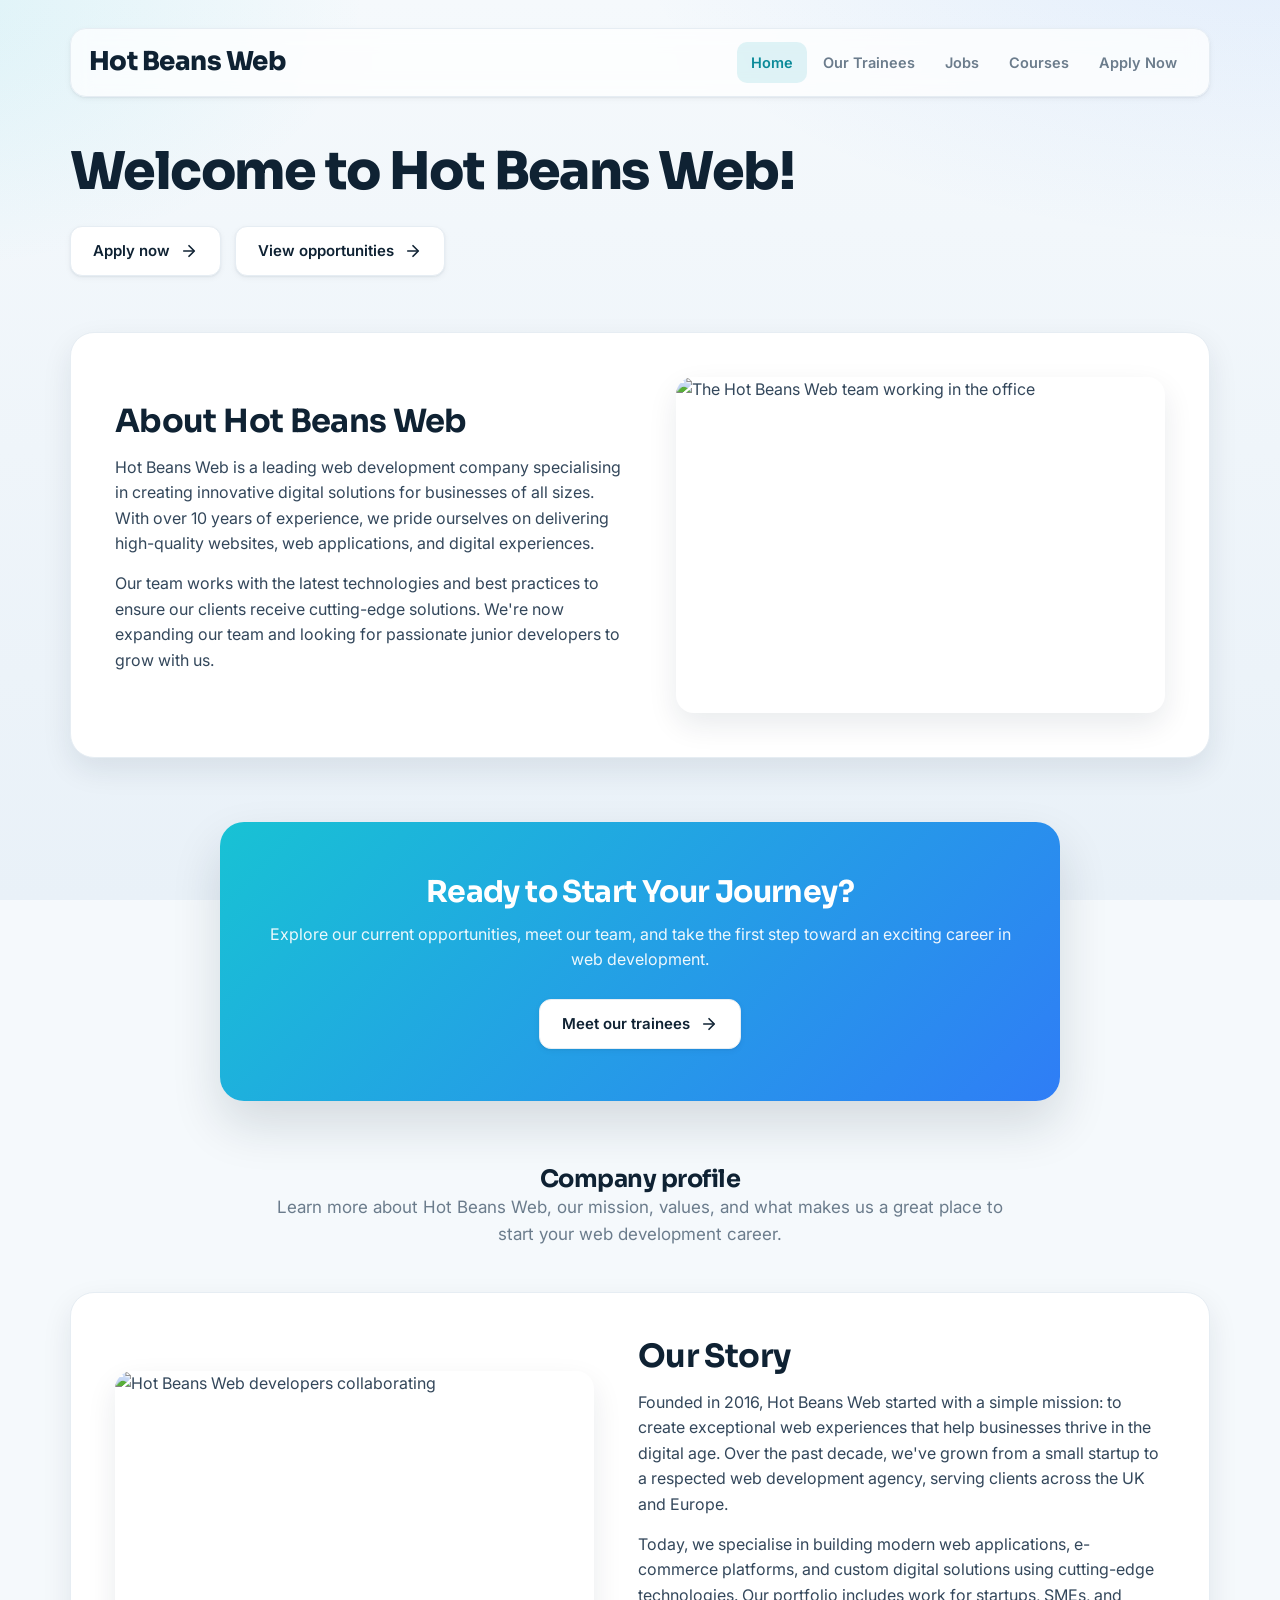
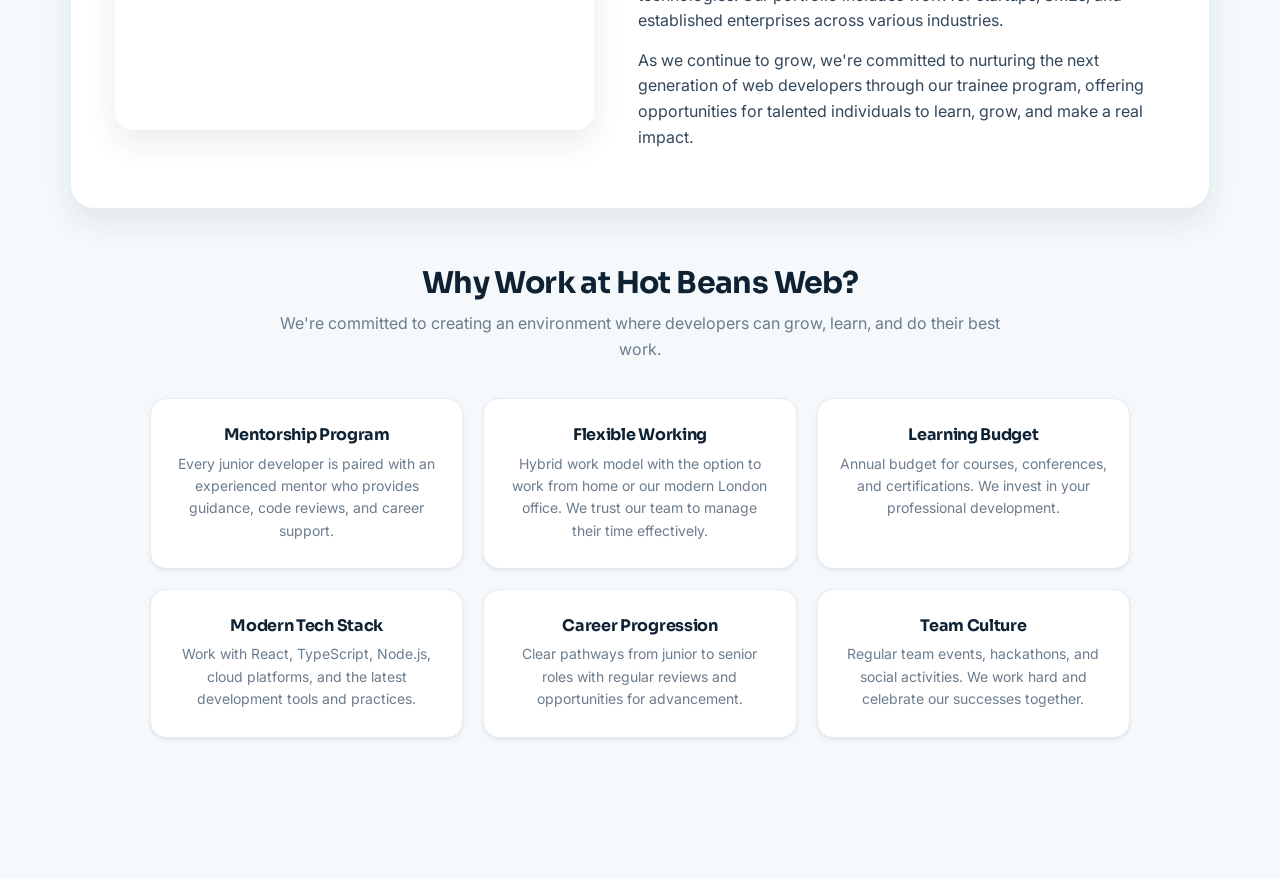
==== index.html @ c347a07c "Initial commit" ====
<!DOCTYPE html>
<html lang="en">
<head>
  <meta charset="UTF-8">
  <meta name="viewport" content="width=device-width, initial-scale=1.0">
  <title>Hot Beans Web - Home</title>
  <link rel="stylesheet" href="css/style.css">
</head>
<body>
  <div class="frame">
    <div class="wrap">

      <div id="site-header"></div>

      <p class="welcome">Welcome to Hot Beans Web!</p>

      <div class="btn-row">
        <!-- Internal link: goes straight to the application page -->
        <a class="btn btn--light" href="apply.html">Apply now</a>
        <!-- Internal link: goes to the jobs / opportunities page -->
        <a class="btn btn--light" href="jobs.html">View opportunities</a>
      </div>

      <section class="about">
        <div class="about-text">
          <h2>About Hot Beans Web</h2>
          <p>Hot Beans Web is a leading web development company specialising in creating innovative digital solutions for businesses of all sizes. With over 10 years of experience, we pride ourselves on delivering high-quality websites, web applications, and digital experiences.</p>
          <p>Our team works with the latest technologies and best practices to ensure our clients receive cutting-edge solutions. We're now expanding our team and looking for passionate junior developers to grow with us.</p>
        </div>
        <img class="about-img" src="https://www.be-different.co.uk/wp-content/uploads/2019/02/ppc-agency-oxford-office.jpg" alt="The Hot Beans Web team working in the office">
      </section>

      <section class="cta-center">
        <h2>Ready to Start Your Journey?</h2>
        <p>Explore our current opportunities, meet our team, and take the first step toward an exciting career in web development.</p>
        <a class="btn btn--light" href="trainees.html">Meet our trainees</a>
      </section>

      <div class="page-intro" id="company">
        <h2>Company profile</h2>
        <p>Learn more about Hot Beans Web, our mission, values, and what makes us a great place to start your web development career.</p>
      </div>

      <section class="story-grid">
        <img class="story-img" src="https://www.braincue.in/wp-content/uploads/2021/03/Braincue_technolabs__.jpg" alt="Hot Beans Web developers collaborating">
        <div class="story-text">
          <h2>Our Story</h2>
          <p>Founded in 2016, Hot Beans Web started with a simple mission: to create exceptional web experiences that help businesses thrive in the digital age. Over the past decade, we've grown from a small startup to a respected web development agency, serving clients across the UK and Europe.</p>
          <p>Today, we specialise in building modern web applications, e-commerce platforms, and custom digital solutions using cutting-edge technologies. Our portfolio includes work for startups, SMEs, and established enterprises across various industries.</p>
          <p>As we continue to grow, we're committed to nurturing the next generation of web developers through our trainee program, offering opportunities for talented individuals to learn, grow, and make a real impact.</p>
        </div>
      </section>

      <div class="why">
        <h2>Why Work at Hot Beans Web?</h2>
        <p>We're committed to creating an environment where developers can grow, learn, and do their best work.</p>
      </div>

      <section class="perks-grid">
        <div class="perk">
          <h3>Mentorship Program</h3>
          <p>Every junior developer is paired with an experienced mentor who provides guidance, code reviews, and career support.</p>
        </div>
        <div class="perk">
          <h3>Flexible Working</h3>
          <p>Hybrid work model with the option to work from home or our modern London office. We trust our team to manage their time effectively.</p>
        </div>
        <div class="perk">
          <h3>Learning Budget</h3>
          <p>Annual budget for courses, conferences, and certifications. We invest in your professional development.</p>
        </div>
        <div class="perk">
          <h3>Modern Tech Stack</h3>
          <p>Work with React, TypeScript, Node.js, cloud platforms, and the latest development tools and practices.</p>
        </div>
        <div class="perk">
          <h3>Career Progression</h3>
          <p>Clear pathways from junior to senior roles with regular reviews and opportunities for advancement.</p>
        </div>
        <div class="perk">
          <h3>Team Culture</h3>
          <p>Regular team events, hackathons, and social activities. We work hard and celebrate our successes together.</p>
        </div>
      </section>

    </div>
  </div>
  <script src="js/header.js"></script>
  <script src="js/script.js"></script>
</body>
</html>
---- css/style.css ----
@import url('https://fonts.googleapis.com/css2?family=Inter:wght@400;500;600;700&family=Sora:wght@600;700;800&display=swap');

/* Hot Beans Web - professional polish (structure preserved) */

:root {
  --ink: #0f2233;
  --body: #33475b;
  --muted: #6b7c8c;
  --line: #e6edf3;
  --surface: #ffffff;
  --bg-1: #f5f9fc;
  --bg-2: #e9f1f8;
  --brand: #0ea5b7;
  --brand-strong: #0b8a99;
  --accent: #2f7df6;
  --grad: linear-gradient(135deg, #18c2d4 0%, #2f7df6 100%);
  --grad-soft: linear-gradient(135deg, rgba(24, 194, 212, 0.12), rgba(47, 125, 246, 0.12));
  --job: linear-gradient(160deg, #2073d6 0%, #1657a6 100%);
  --radius: 18px;
  --shadow-sm: 0 1px 2px rgba(15, 34, 51, 0.06), 0 2px 6px rgba(15, 34, 51, 0.05);
  --shadow: 0 12px 30px rgba(15, 34, 51, 0.09);
  --shadow-lg: 0 24px 50px rgba(15, 34, 51, 0.14);
}

* { margin: 0; padding: 0; box-sizing: border-box; }

html { scroll-behavior: smooth; }

body {
  font-family: 'Inter', -apple-system, BlinkMacSystemFont, 'Segoe UI', Roboto, Helvetica, Arial, sans-serif;
  color: var(--body);
  background: var(--bg-1);
  line-height: 1.6;
  -webkit-font-smoothing: antialiased;
  text-rendering: optimizeLegibility;
}

h1, h2, h3 {
  font-family: 'Sora', 'Inter', sans-serif;
  color: var(--ink);
  line-height: 1.2;
  letter-spacing: -0.02em;
}

.frame {
  min-height: 100vh;
  background:
    radial-gradient(1100px 560px at 100% -10%, rgba(47, 125, 246, 0.10), transparent 60%),
    radial-gradient(900px 500px at -10% 0%, rgba(24, 194, 212, 0.12), transparent 55%),
    linear-gradient(180deg, var(--bg-1) 0%, var(--bg-2) 100%);
  background-attachment: fixed;
  padding: 28px 24px 84px;
}
.wrap { max-width: 1140px; margin: 0 auto; }

/* ---------- Header / nav ---------- */
.site-header {
  display: flex;
  align-items: center;
  justify-content: space-between;
  gap: 20px;
  flex-wrap: wrap;
  margin-bottom: 48px;
  padding: 13px 18px;
  background: rgba(255, 255, 255, 0.72);
  border: 1px solid var(--line);
  border-radius: 16px;
  box-shadow: var(--shadow-sm);
  -webkit-backdrop-filter: blur(10px);
  backdrop-filter: blur(10px);
  position: sticky;
  top: 16px;
  z-index: 50;
}
.brand {
  font-family: 'Sora', 'Inter', sans-serif;
  font-weight: 800;
  letter-spacing: -0.02em;
  color: var(--ink);
}
.brand--xl { font-size: clamp(20px, 2.4vw, 26px); line-height: 1.1; }
.brand--sm { font-size: 22px; }

.main-nav {
  display: flex;
  align-items: center;
  gap: 2px;
  flex-wrap: wrap;
  list-style: none;
}
.nav-tab {
  display: inline-flex;
  align-items: center;
  text-align: center;
  padding: 9px 14px;
  border-radius: 10px;
  color: var(--muted);
  text-decoration: none;
  font-size: 14.5px;
  font-weight: 600;
  white-space: nowrap;
  transition: background 0.18s ease, color 0.18s ease;
}
.nav-tab:hover { background: #eef3f8; color: var(--ink); }
.nav-tab.active { background: rgba(14, 165, 183, 0.12); color: var(--brand-strong); }

.nav-toggle {
  display: none;
  align-items: center;
  gap: 8px;
  padding: 9px 15px;
  font: inherit;
  font-weight: 600;
  background: #fff;
  border: 1px solid var(--line);
  border-radius: 10px;
  box-shadow: var(--shadow-sm);
  color: var(--ink);
  cursor: pointer;
}
.nav-toggle:hover { background: #f8fafc; }
.nav-toggle[aria-expanded="true"] { background: var(--brand); border-color: var(--brand); color: #fff; }

/* ---------- Buttons ---------- */
.btn {
  display: inline-flex;
  align-items: center;
  gap: 10px;
  padding: 12px 22px;
  font-weight: 600;
  font-size: 15px;
  letter-spacing: 0;
  text-transform: none;
  text-decoration: none;
  border: 1px solid transparent;
  border-radius: 12px;
  cursor: pointer;
  transition: transform 0.18s ease, box-shadow 0.18s ease, background 0.18s ease, border-color 0.18s ease;
}
.btn::after {
  content: "";
  width: 18px; height: 18px;
  flex: none;
  background: no-repeat center/contain url("data:image/svg+xml,%3Csvg xmlns='http://www.w3.org/2000/svg' viewBox='0 0 24 24' fill='none' stroke='%230f2233' stroke-width='2.2' stroke-linecap='round' stroke-linejoin='round'%3E%3Cpath d='M5 12h13'/%3E%3Cpath d='M12 5l7 7-7 7'/%3E%3C/svg%3E");
  transition: transform 0.18s ease;
}
.btn:hover::after { transform: translateX(3px); }
.btn--light {
  background: #fff;
  color: var(--ink);
  border-color: var(--line);
  box-shadow: var(--shadow-sm);
}
.btn--light:hover { border-color: #cdd9e3; transform: translateY(-1px); box-shadow: var(--shadow); }
.btn--cyan {
  background: var(--grad);
  color: #fff;
  box-shadow: 0 10px 22px rgba(47, 125, 246, 0.28);
}
.btn--cyan:hover { transform: translateY(-1px); box-shadow: 0 14px 28px rgba(47, 125, 246, 0.36); filter: brightness(1.03); }
.btn--cyan::after {
  background-image: url("data:image/svg+xml,%3Csvg xmlns='http://www.w3.org/2000/svg' viewBox='0 0 24 24' fill='none' stroke='%23ffffff' stroke-width='2.2' stroke-linecap='round' stroke-linejoin='round'%3E%3Cpath d='M5 12h13'/%3E%3Cpath d='M12 5l7 7-7 7'/%3E%3C/svg%3E");
}

.text-link {
  display: inline-flex;
  align-items: center;
  gap: 8px;
  font-family: 'Sora', 'Inter', sans-serif;
  font-size: 18px;
  font-weight: 600;
  color: var(--brand-strong);
  text-decoration: none;
}
.text-link:hover { color: var(--accent); }

/* ---------- Home: welcome + about ---------- */
.welcome {
  font-family: 'Sora', 'Inter', sans-serif;
  font-size: clamp(32px, 5vw, 52px);
  font-weight: 800;
  color: var(--ink);
  letter-spacing: -0.03em;
  line-height: 1.05;
  text-transform: none;
  margin: 8px 0 26px;
  max-width: 760px;
}
.btn-row { display: flex; gap: 14px; flex-wrap: wrap; margin-bottom: 56px; }

.about {
  display: grid;
  grid-template-columns: 1.05fr 1fr;
  gap: 48px;
  align-items: center;
  margin-bottom: 64px;
  background: var(--surface);
  border: 1px solid var(--line);
  border-radius: 24px;
  padding: 44px;
  box-shadow: var(--shadow);
}
.about h2 { font-size: clamp(24px, 3vw, 32px); margin-bottom: 14px; }
.about p { font-size: 16px; color: var(--body); margin-bottom: 14px; max-width: 540px; }
.about-img {
  width: 100%;
  border: none;
  border-radius: 18px;
  display: block;
  aspect-ratio: 16 / 11;
  object-fit: cover;
  box-shadow: var(--shadow);
}

.cta-center {
  text-align: center;
  max-width: 840px;
  margin: 0 auto 64px;
  background: var(--grad);
  border-radius: 24px;
  padding: 52px 40px;
  box-shadow: var(--shadow-lg);
}
.cta-center h2 { color: #fff; font-size: clamp(22px, 3vw, 30px); margin-bottom: 12px; }
.cta-center p { color: rgba(255, 255, 255, 0.92); margin-bottom: 26px; font-size: 16px; }
.cta-center .btn { margin: 0 auto; }

/* ---------- Home: company profile (folded in) ---------- */
.company {
  display: grid;
  grid-template-columns: 0.9fr 1fr 1.2fr;
  gap: 36px;
  align-items: center;
  margin-bottom: 64px;
  background: var(--surface);
  border: 1px solid var(--line);
  border-radius: 24px;
  padding: 40px;
  box-shadow: var(--shadow);
}
.company-intro h2 { font-size: clamp(22px, 2.6vw, 28px); margin-bottom: 12px; }
.company-intro p { font-size: 15px; color: var(--muted); }
.company-img { width: 100%; display: block; border-radius: 16px; aspect-ratio: 4 / 3; object-fit: cover; box-shadow: var(--shadow); }
.company-story h3 { font-size: 20px; margin-bottom: 10px; }
.company-story p { font-size: 14.5px; color: var(--body); margin-bottom: 12px; }

/* ---------- Company profile page (story) ---------- */
.page-intro { text-align: center; max-width: 760px; margin: 0 auto 44px; }
.page-intro h1 { font-size: clamp(30px, 4vw, 42px); margin-bottom: 12px; }
.page-intro p { font-size: 17px; color: var(--muted); }

.story-grid {
  display: grid;
  grid-template-columns: 1fr 1.1fr;
  gap: 44px;
  align-items: center;
  margin-bottom: 56px;
  background: var(--surface);
  border: 1px solid var(--line);
  border-radius: 24px;
  padding: 44px;
  box-shadow: var(--shadow);
}
.story-img { width: 100%; display: block; border-radius: 18px; aspect-ratio: 4 / 3; object-fit: cover; box-shadow: var(--shadow); }
.story-text h2 { font-size: clamp(24px, 3vw, 32px); margin-bottom: 14px; }
.story-text p { font-size: 16px; color: var(--body); margin-bottom: 14px; }

.why { text-align: center; max-width: 720px; margin: 0 auto 36px; }
.why h2 { font-size: clamp(24px, 3vw, 30px); margin-bottom: 10px; }
.why p { font-size: 16px; color: var(--muted); }

.perks-grid {
  display: grid;
  grid-template-columns: repeat(3, 1fr);
  gap: 20px;
  max-width: 980px;
  margin: 0 auto 56px;
}
.perk {
  background: var(--surface);
  border: 1px solid var(--line);
  border-radius: 16px;
  padding: 26px 22px;
  text-align: center;
  box-shadow: var(--shadow-sm);
  transition: transform 0.18s ease, box-shadow 0.18s ease;
}
.perk:hover { transform: translateY(-3px); box-shadow: var(--shadow); }
.perk h3 { font-size: 16px; margin-bottom: 8px; }
.perk p { font-size: 14px; color: var(--muted); }

.home-apply { text-align: center; margin-top: 8px; }
.home-apply .btn { margin: 0 auto; }

/* ---------- Trainees ---------- */
.trainees-grid {
  display: grid;
  grid-template-columns: repeat(3, 1fr);
  gap: 28px;
  margin: 36px 0 56px;
}
.trainee {
  background: var(--surface);
  border: 1px solid var(--line);
  border-radius: 18px;
  padding: 30px 24px;
  text-align: center;
  box-shadow: var(--shadow-sm);
  transition: transform 0.18s ease, box-shadow 0.18s ease;
}
.trainee:hover { transform: translateY(-3px); box-shadow: var(--shadow); }
.trainee img {
  width: 100%;
  height: 240px;
  object-fit: cover;
  display: block;
  margin: 0 auto 18px;
  border-radius: 14px;
  box-shadow: var(--shadow-sm);
}
.trainee h3 { font-size: 18px; margin-bottom: 8px; }
.trainee p { font-size: 14px; font-weight: 400; color: var(--muted); margin-bottom: 10px; }
.trainee .skills { font-size: 13.5px; color: var(--body); }
.trainee .skills strong { color: var(--ink); }

.next {
  text-align: center;
  max-width: 820px;
  margin: 0 auto 40px;
  background: var(--surface);
  border: 1px solid var(--line);
  border-radius: 20px;
  padding: 34px;
  box-shadow: var(--shadow-sm);
}
.next h2 { font-size: 22px; margin-bottom: 10px; }
.next p { font-size: 16px; color: var(--muted); }

/* ---------- Jobs (refined blue columns) ---------- */
.jobs-grid {
  display: grid;
  grid-template-columns: repeat(3, 1fr);
  gap: 26px;
  margin-top: 36px;
}
.job {
  background: var(--job);
  color: #ffffff;
  border-radius: 18px;
  padding: 30px 26px;
  text-align: center;
  box-shadow: var(--shadow);
  transition: transform 0.18s ease, box-shadow 0.18s ease;
}
.job:hover { transform: translateY(-4px); box-shadow: var(--shadow-lg); }
.job h2 { color: #ffffff; font-size: 21px; margin-bottom: 12px; }
.job > p { color: rgba(255, 255, 255, 0.88); font-size: 14.5px; margin-bottom: 18px; }
.job h3 {
  color: rgba(255, 255, 255, 0.78);
  font-size: 12px;
  letter-spacing: 0.1em;
  text-transform: uppercase;
  margin: 20px 0 12px;
  padding-top: 16px;
  border-top: 1px solid rgba(255, 255, 255, 0.2);
}
.job ul { list-style: none; }
.job li {
  position: relative;
  padding-left: 22px;
  text-align: left;
  color: rgba(255, 255, 255, 0.95);
  font-size: 13.5px;
  margin-bottom: 9px;
  line-height: 1.5;
}
.job li::before {
  content: "";
  position: absolute;
  left: 2px;
  top: 7px;
  width: 7px;
  height: 7px;
  border-radius: 50%;
  background: rgba(255, 255, 255, 0.9);
}

/* ---------- Apply ---------- */
.apply-wrap {
  text-align: center;
  max-width: 680px;
  margin: 30px auto 36px;
  background: var(--surface);
  border: 1px solid var(--line);
  border-radius: 24px;
  padding: 48px 40px;
  box-shadow: var(--shadow);
}
.apply-wrap h2 { font-size: 26px; margin-bottom: 12px; }
.apply-wrap p { font-size: 16px; color: var(--muted); max-width: 520px; margin: 0 auto 28px; }
.apply-wrap .btn { margin: 0 auto; }

.courses-cta { text-align: center; max-width: 680px; margin: 0 auto 24px; background: var(--grad-soft); border: 1px solid var(--line); border-radius: 18px; padding: 30px; }
.courses-cta h2 { font-size: 22px; margin-bottom: 16px; }
.courses-cta a {
  display: inline-flex;
  align-items: center;
  gap: 8px;
  background: #fff;
  border: 1px solid var(--line);
  border-radius: 10px;
  padding: 10px 22px;
  color: var(--brand-strong);
  font-weight: 600;
  text-decoration: none;
  box-shadow: var(--shadow-sm);
  transition: transform 0.18s ease, box-shadow 0.18s ease, color 0.18s ease;
}
.courses-cta a:hover { color: var(--accent); transform: translateY(-1px); box-shadow: var(--shadow); }

/* ---------- Courses ---------- */
.courses-title { font-size: clamp(28px, 4vw, 40px); margin: 6px 0 32px; text-align: center; }
.courses-list {
  display: flex;
  flex-direction: column;
  gap: 28px;
  max-width: 760px;
  margin: 0 auto;
}
.course-item {
  background: var(--surface);
  border: 1px solid var(--line);
  border-radius: var(--radius);
  overflow: hidden;
  box-shadow: var(--shadow-sm);
  transition: transform 0.18s ease, box-shadow 0.18s ease;
}
.course-item:hover { transform: translateY(-4px); box-shadow: var(--shadow); }

/* Logo banner (image area) */
.course-banner {
  display: flex;
  align-items: center;
  justify-content: center;
  min-height: 200px;
  padding: 36px 24px;
}
.course-info {
  padding: 26px 24px 30px;
  text-align: center;
  display: flex;
  flex-direction: column;
  align-items: center;
}
.course-info h3 { font-size: 20px; line-height: 1.3; margin-bottom: 10px; }
.course-info .level {
  display: inline-block;
  font-size: 12px;
  font-weight: 600;
  color: var(--brand-strong);
  background: rgba(14, 165, 183, 0.12);
  border-radius: 999px;
  padding: 4px 12px;
  margin-bottom: 14px;
}
.course-info p { font-size: 15px; color: var(--muted); margin-bottom: 18px; max-width: 520px; }
.course-info a {
  display: inline-flex;
  align-items: center;
  gap: 6px;
  color: var(--ink);
  font-weight: 600;
  text-decoration: none;
  transition: color 0.18s ease;
}
.course-info a:hover { color: var(--brand-strong); }

/* Brand logo banners */
.logo {
  font-family: 'Sora', 'Inter', sans-serif;
  font-weight: 800;
  letter-spacing: -0.01em;
}
.course-banner--fcc { background: #0a0a23; }
.logo--fcc {
  font-family: 'Courier New', monospace;
  font-size: clamp(26px, 5vw, 40px);
  font-weight: 700;
  color: #fff;
}
.logo--fcc .logo-flame { margin-left: 4px; }

.course-banner--odin { background: #ffffff; border-bottom: 1px solid var(--line); }
.logo--odin {
  font-family: 'Trebuchet MS', 'Sora', sans-serif;
  font-size: clamp(26px, 5vw, 42px);
  font-weight: 700;
  letter-spacing: 0.04em;
  text-transform: uppercase;
  color: #cf9b53;
}

.course-banner--mdn { background: #1b1b1b; }
.logo--mdn {
  font-family: 'Inter', sans-serif;
  font-size: clamp(26px, 5vw, 40px);
  font-weight: 700;
  color: #fff;
  display: inline-flex;
  align-items: baseline;
  gap: 8px;
}
.logo--mdn .logo-m { color: #4d96ff; letter-spacing: -2px; }

.course-banner--codecademy { background: #13294b; }
.logo--codecademy {
  font-family: 'Inter', sans-serif;
  font-size: clamp(26px, 5vw, 40px);
  font-weight: 700;
  color: #fff;
  border: 3px solid #fff;
  border-radius: 6px;
  padding: 6px 18px;
}

.course-banner--scrimba { background: #f3f6fb; border-bottom: 1px solid var(--line); }
.logo--scrimba {
  font-family: 'Trebuchet MS', 'Sora', sans-serif;
  font-size: clamp(26px, 5vw, 40px);
  font-weight: 700;
  color: #2f5d8a;
  display: inline-flex;
  align-items: center;
  gap: 10px;
}
.logo--scrimba .logo-dots {
  width: 22px; height: 22px;
  border-radius: 50%;
  background:
    radial-gradient(circle at 30% 30%, #f6b73c 0 45%, transparent 46%),
    radial-gradient(circle at 70% 70%, #e8622d 0 45%, transparent 46%);
  background-color: #2f5d8a;
}

.course-banner--udemy { background: #ffffff; border-bottom: 1px solid var(--line); }
.logo--udemy {
  font-family: 'Trebuchet MS', 'Sora', sans-serif;
  font-size: clamp(28px, 5vw, 46px);
  font-weight: 700;
  color: #1c1d1f;
  display: inline-flex;
  align-items: flex-start;
  gap: 2px;
}
.logo--udemy .logo-chevron {
  color: #a435f0;
  font-size: 0.7em;
  line-height: 1;
  transform: translateY(-2px);
}

/* ---------- Responsive ---------- */
@media (max-width: 1024px) {
  .frame { padding: 24px 18px 64px; }
  .about, .company { gap: 30px; }
  .about { padding: 36px; }
  .company { grid-template-columns: 1fr 1fr; padding: 32px; }
  .company-story { grid-column: 1 / -1; }
  .perks-grid, .trainees-grid, .jobs-grid { grid-template-columns: repeat(2, 1fr); }
}

@media (max-width: 860px) {
  .site-header { margin-bottom: 36px; }
  .nav-toggle { display: inline-flex; }
  .main-nav {
    display: none;
    position: absolute;
    top: calc(100% + 10px);
    right: 14px;
    width: min(280px, calc(100vw - 44px));
    flex-direction: column;
    gap: 4px;
    padding: 8px;
    background: #fff;
    border: 1px solid var(--line);
    border-radius: 14px;
    box-shadow: var(--shadow-lg);
  }
  .main-nav.is-open { display: flex; }
  .nav-tab { width: 100%; justify-content: flex-start; padding: 11px 14px; }

  .about, .company, .story-grid { grid-template-columns: 1fr; }
  .company-story { grid-column: auto; }
  .about-img, .company-img, .story-img { max-width: 560px; width: 100%; }
  .cta-center { padding: 40px 26px; }
}

@media (max-width: 600px) {
  .frame { padding: 16px 12px 52px; }
  .site-header { top: 10px; padding: 11px 14px; }
  .perks-grid, .trainees-grid, .jobs-grid, .courses-grid { grid-template-columns: 1fr; }
  .welcome { font-size: 33px; }
  .about, .apply-wrap { padding: 26px; }
}

@media (max-width: 380px) {
  .nav-tab { font-size: 14px; }
}
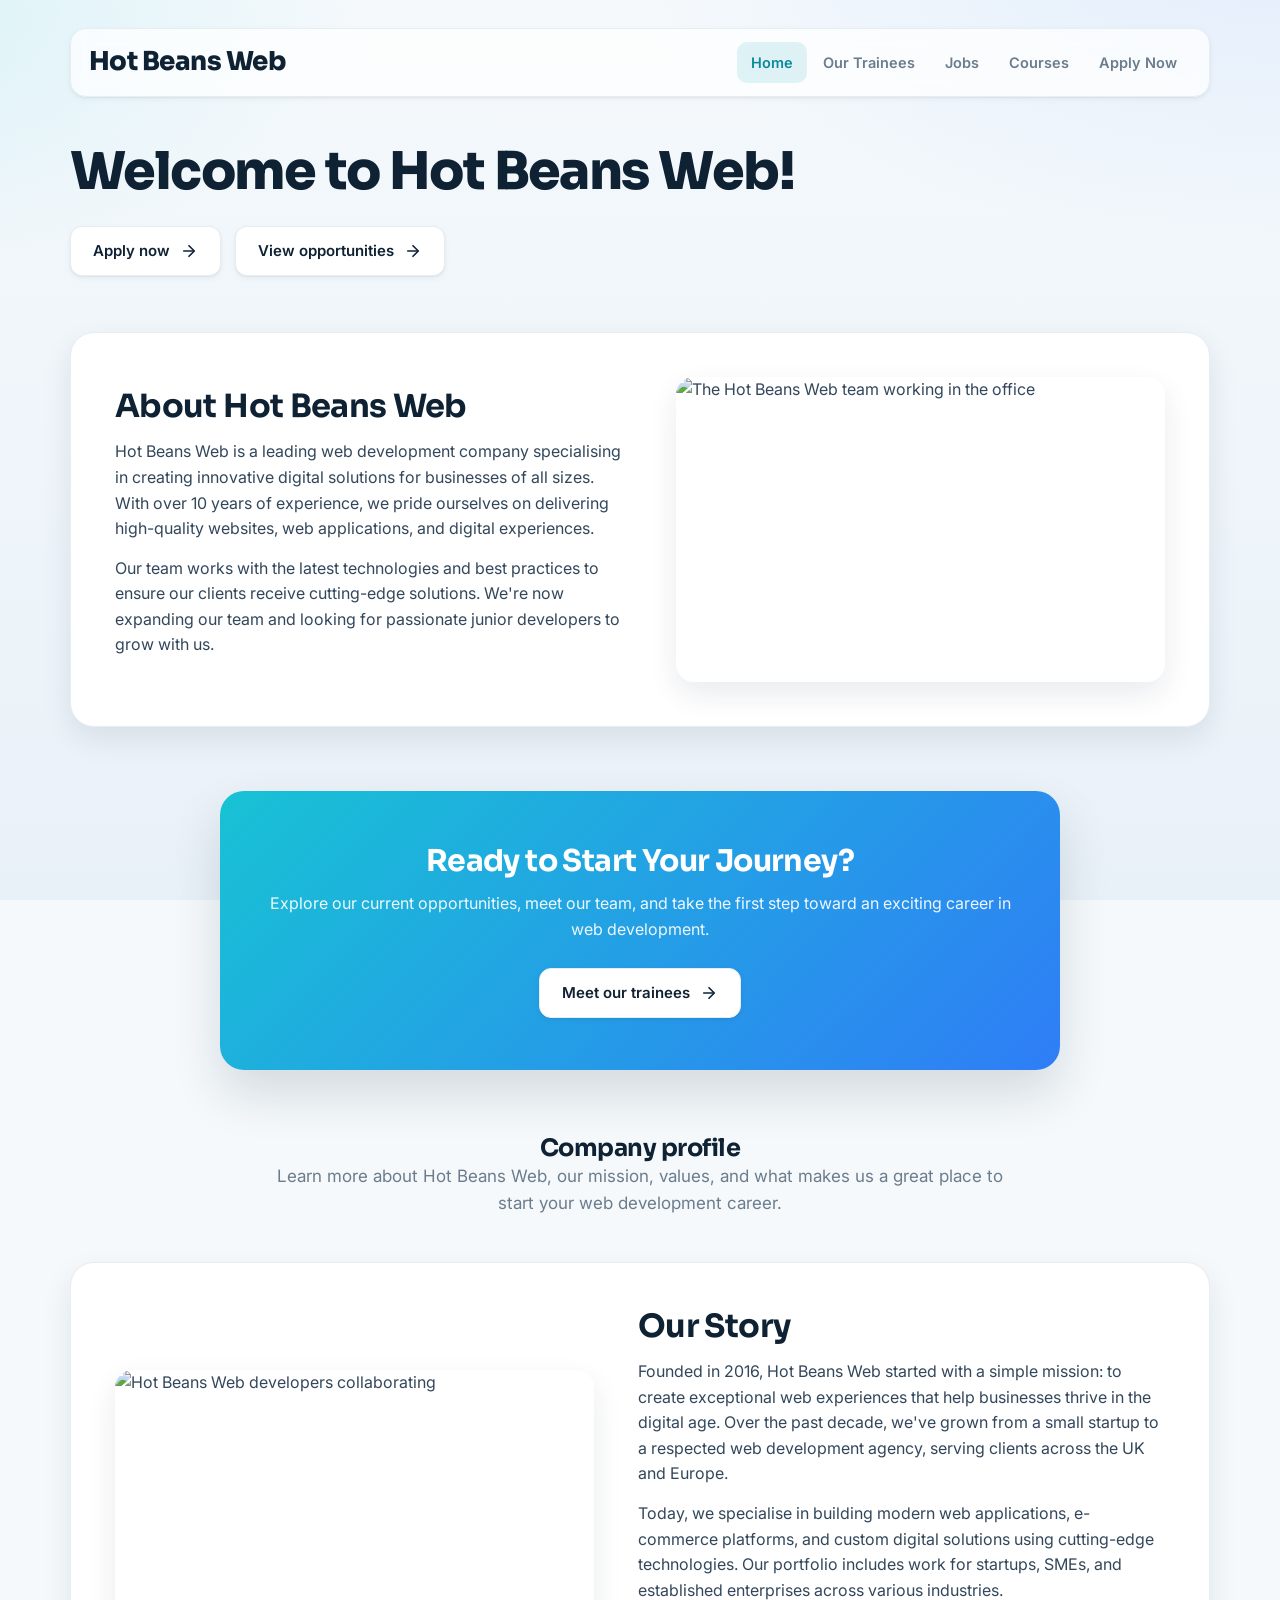
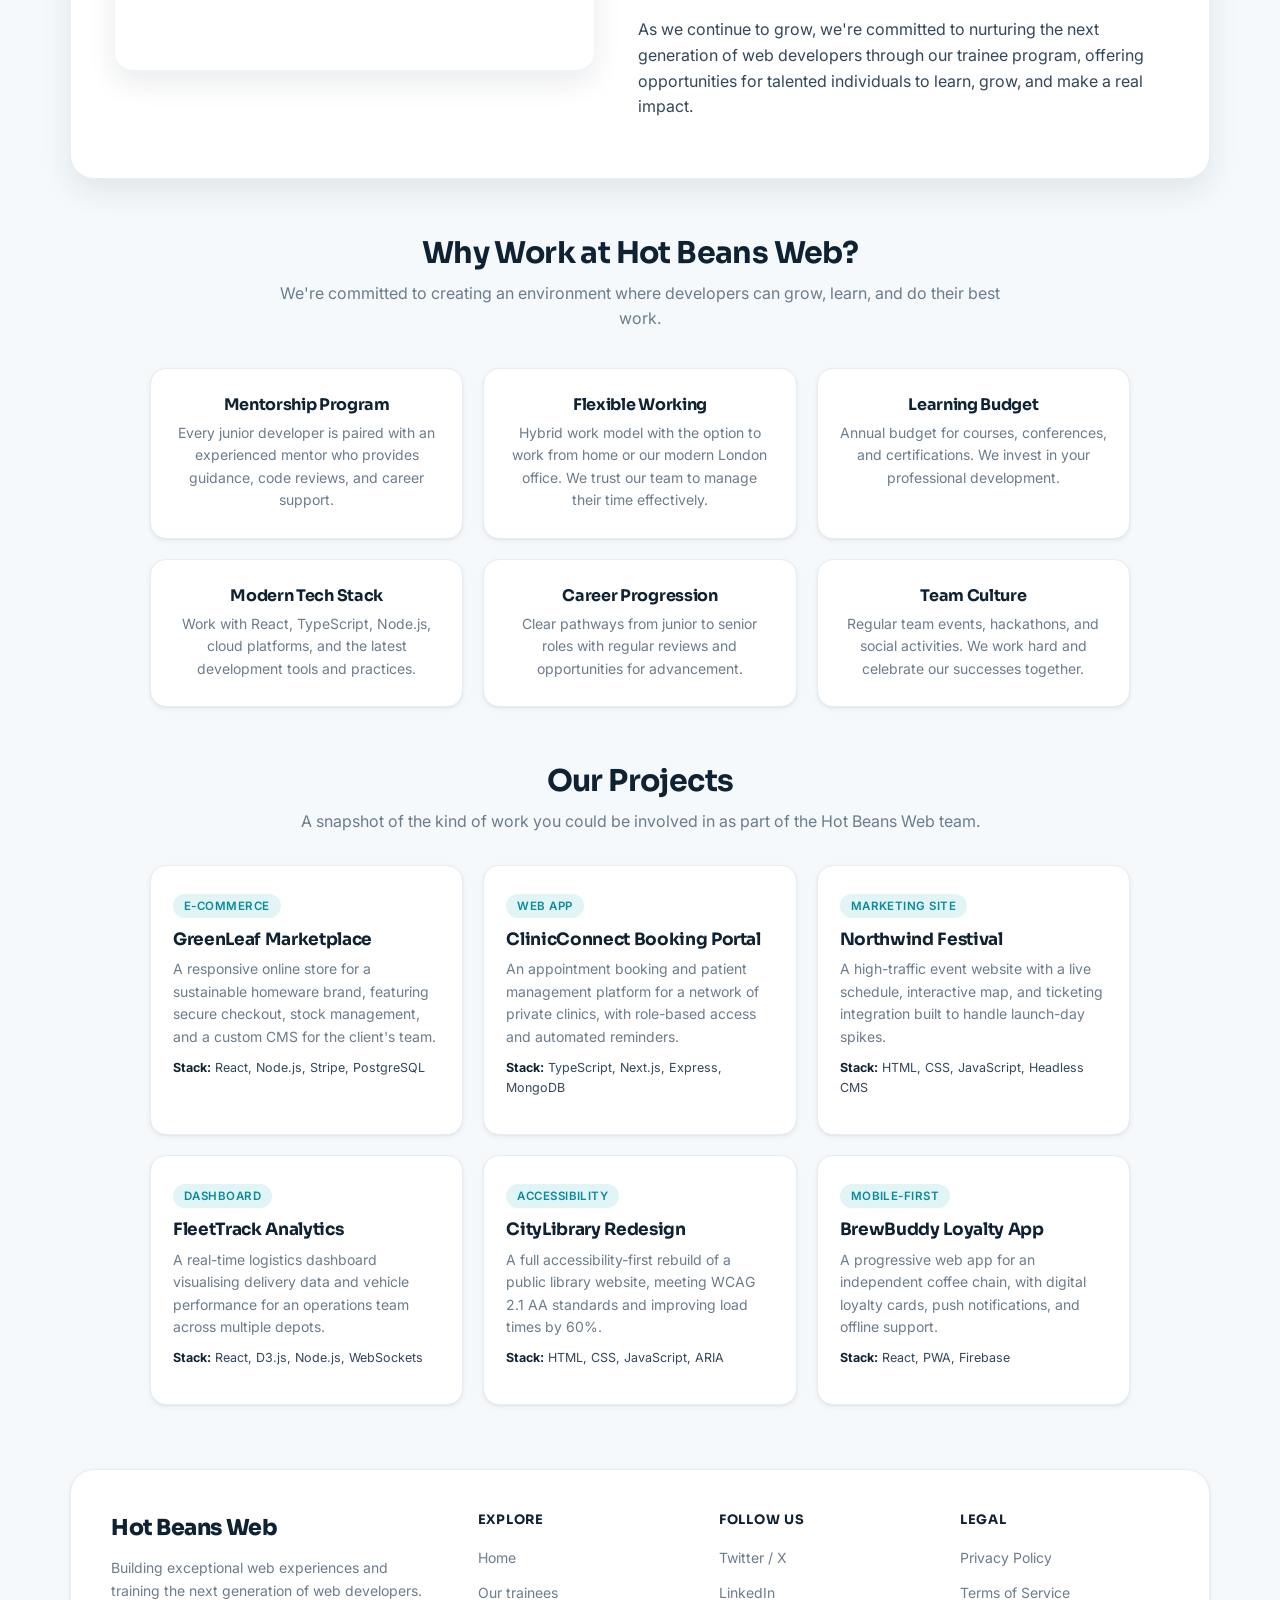
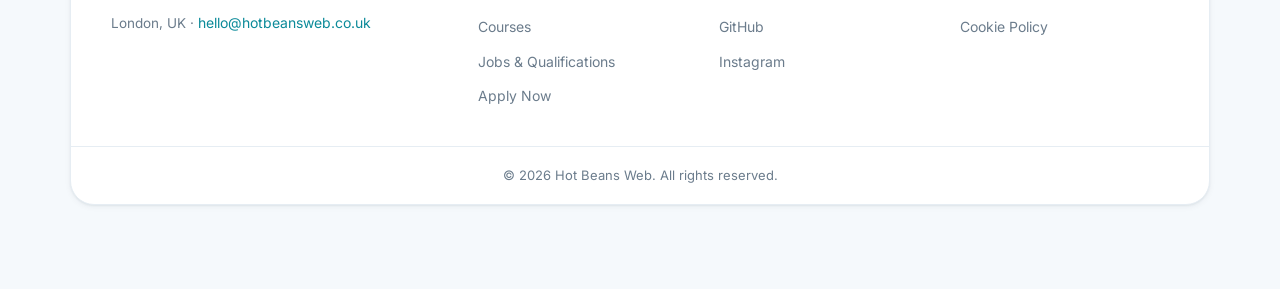
==== commit b70ed122: "optimisation" ====
--- a/index.html
+++ b/index.html
@@ -83,9 +83,56 @@
         </div>
       </section>
 
+      <div class="projects">
+        <h2>Our Projects</h2>
+        <p>A snapshot of the kind of work you could be involved in as part of the Hot Beans Web team.</p>
+      </div>
+
+      <section class="projects-grid">
+        <article class="project">
+          <span class="project-tag">E-commerce</span>
+          <h3>GreenLeaf Marketplace</h3>
+          <p>A responsive online store for a sustainable homeware brand, featuring secure checkout, stock management, and a custom CMS for the client's team.</p>
+          <p class="project-stack"><strong>Stack:</strong> React, Node.js, Stripe, PostgreSQL</p>
+        </article>
+        <article class="project">
+          <span class="project-tag">Web app</span>
+          <h3>ClinicConnect Booking Portal</h3>
+          <p>An appointment booking and patient management platform for a network of private clinics, with role-based access and automated reminders.</p>
+          <p class="project-stack"><strong>Stack:</strong> TypeScript, Next.js, Express, MongoDB</p>
+        </article>
+        <article class="project">
+          <span class="project-tag">Marketing site</span>
+          <h3>Northwind Festival</h3>
+          <p>A high-traffic event website with a live schedule, interactive map, and ticketing integration built to handle launch-day spikes.</p>
+          <p class="project-stack"><strong>Stack:</strong> HTML, CSS, JavaScript, Headless CMS</p>
+        </article>
+        <article class="project">
+          <span class="project-tag">Dashboard</span>
+          <h3>FleetTrack Analytics</h3>
+          <p>A real-time logistics dashboard visualising delivery data and vehicle performance for an operations team across multiple depots.</p>
+          <p class="project-stack"><strong>Stack:</strong> React, D3.js, Node.js, WebSockets</p>
+        </article>
+        <article class="project">
+          <span class="project-tag">Accessibility</span>
+          <h3>CityLibrary Redesign</h3>
+          <p>A full accessibility-first rebuild of a public library website, meeting WCAG 2.1 AA standards and improving load times by 60%.</p>
+          <p class="project-stack"><strong>Stack:</strong> HTML, CSS, JavaScript, ARIA</p>
+        </article>
+        <article class="project">
+          <span class="project-tag">Mobile-first</span>
+          <h3>BrewBuddy Loyalty App</h3>
+          <p>A progressive web app for an independent coffee chain, with digital loyalty cards, push notifications, and offline support.</p>
+          <p class="project-stack"><strong>Stack:</strong> React, PWA, Firebase</p>
+        </article>
+      </section>
+
+      <div id="site-footer"></div>
+
     </div>
   </div>
   <script src="js/header.js"></script>
+  <script src="js/footer.js"></script>
   <script src="js/script.js"></script>
 </body>
 </html>
--- a/css/style.css
+++ b/css/style.css
@@ -606,3 +606,167 @@
 @media (max-width: 380px) {
   .nav-tab { font-size: 14px; }
 }
+
+/* ---------- Consistent image sizing ---------- */
+.about-img, .story-img { aspect-ratio: 16 / 10; height: auto; }
+
+/* ---------- Trainee testimonials ---------- */
+.trainee .testimonial {
+  font-size: 13.5px;
+  font-style: italic;
+  color: var(--body);
+  background: var(--grad-soft);
+  border-left: 3px solid var(--brand);
+  border-radius: 10px;
+  padding: 12px 14px;
+  margin: 14px 0 12px;
+  text-align: left;
+}
+.trainee .testimonial cite {
+  display: block;
+  margin-top: 8px;
+  font-style: normal;
+  font-weight: 600;
+  font-size: 12.5px;
+  color: var(--muted);
+}
+
+/* ---------- Course meta (price + duration) ---------- */
+.course-meta {
+  display: flex;
+  flex-wrap: wrap;
+  justify-content: center;
+  gap: 8px;
+  margin-bottom: 14px;
+}
+.meta-tag {
+  display: inline-flex;
+  align-items: center;
+  gap: 6px;
+  font-size: 12px;
+  font-weight: 600;
+  color: var(--body);
+  background: #eef3f8;
+  border: 1px solid var(--line);
+  border-radius: 999px;
+  padding: 4px 12px;
+}
+.meta-tag--free { color: #0f7a4d; background: rgba(16, 185, 129, 0.12); border-color: rgba(16, 185, 129, 0.25); }
+.meta-tag--paid { color: #9a5b00; background: rgba(245, 158, 11, 0.14); border-color: rgba(245, 158, 11, 0.28); }
+
+/* ---------- Job specification details ---------- */
+.job-meta {
+  list-style: none;
+  text-align: left;
+  background: rgba(255, 255, 255, 0.1);
+  border: 1px solid rgba(255, 255, 255, 0.22);
+  border-radius: 12px;
+  padding: 14px 16px;
+  margin-bottom: 18px;
+}
+.job-meta li {
+  display: flex;
+  justify-content: space-between;
+  gap: 12px;
+  font-size: 13px;
+  color: rgba(255, 255, 255, 0.95);
+  padding: 5px 0;
+  padding-left: 0;
+  border-bottom: 1px solid rgba(255, 255, 255, 0.12);
+}
+.job-meta li::before { content: none; display: none; }
+.job-meta li:last-child { border-bottom: none; }
+.job-meta .meta-key { color: rgba(255, 255, 255, 0.72); font-weight: 600; }
+.job-meta .meta-val { text-align: right; }
+
+/* ---------- Company projects ---------- */
+.projects { max-width: 720px; margin: 0 auto 30px; text-align: center; }
+.projects h2 { font-size: clamp(24px, 3vw, 30px); margin-bottom: 10px; }
+.projects p { font-size: 16px; color: var(--muted); }
+.projects-grid {
+  display: grid;
+  grid-template-columns: repeat(3, 1fr);
+  gap: 20px;
+  max-width: 980px;
+  margin: 0 auto 56px;
+}
+.project {
+  background: var(--surface);
+  border: 1px solid var(--line);
+  border-radius: 16px;
+  padding: 26px 22px;
+  text-align: left;
+  box-shadow: var(--shadow-sm);
+  transition: transform 0.18s ease, box-shadow 0.18s ease;
+}
+.project:hover { transform: translateY(-3px); box-shadow: var(--shadow); }
+.project .project-tag {
+  display: inline-block;
+  font-size: 11.5px;
+  font-weight: 600;
+  letter-spacing: 0.04em;
+  text-transform: uppercase;
+  color: var(--brand-strong);
+  background: rgba(14, 165, 183, 0.12);
+  border-radius: 999px;
+  padding: 3px 11px;
+  margin-bottom: 12px;
+}
+.project h3 { font-size: 17px; margin-bottom: 8px; }
+.project p { font-size: 14px; color: var(--muted); margin-bottom: 10px; }
+.project .project-stack { font-size: 12.5px; color: var(--body); }
+.project .project-stack strong { color: var(--ink); }
+
+/* ---------- Footer ---------- */
+.site-footer {
+  margin-top: 64px;
+  background: var(--surface);
+  border: 1px solid var(--line);
+  border-radius: 24px;
+  box-shadow: var(--shadow-sm);
+  overflow: hidden;
+}
+.footer-inner {
+  display: grid;
+  grid-template-columns: 1.6fr 1fr 1fr 1fr;
+  gap: 32px;
+  padding: 40px 40px 28px;
+}
+.footer-about .brand { display: inline-block; margin-bottom: 12px; }
+.footer-about p { font-size: 14px; color: var(--muted); max-width: 320px; margin-bottom: 10px; }
+.footer-about .footer-contact { font-size: 13.5px; }
+.footer-about .footer-contact a { color: var(--brand-strong); text-decoration: none; }
+.footer-about .footer-contact a:hover { color: var(--accent); }
+.footer-col h4 {
+  font-family: 'Sora', 'Inter', sans-serif;
+  font-size: 13px;
+  letter-spacing: 0.06em;
+  text-transform: uppercase;
+  color: var(--ink);
+  margin-bottom: 14px;
+}
+.footer-col ul { list-style: none; }
+.footer-col li { margin-bottom: 9px; }
+.footer-col a {
+  font-size: 14px;
+  color: var(--muted);
+  text-decoration: none;
+  transition: color 0.18s ease;
+}
+.footer-col a:hover { color: var(--brand-strong); }
+.footer-bottom {
+  border-top: 1px solid var(--line);
+  padding: 18px 40px;
+  text-align: center;
+}
+.footer-bottom p { font-size: 13px; color: var(--muted); }
+
+@media (max-width: 860px) {
+  .footer-inner { grid-template-columns: 1fr 1fr; gap: 28px; padding: 32px 28px 24px; }
+  .footer-about { grid-column: 1 / -1; }
+}
+@media (max-width: 600px) {
+  .projects-grid { grid-template-columns: 1fr; }
+  .footer-inner { grid-template-columns: 1fr; }
+  .footer-bottom { padding: 16px 24px; }
+}
